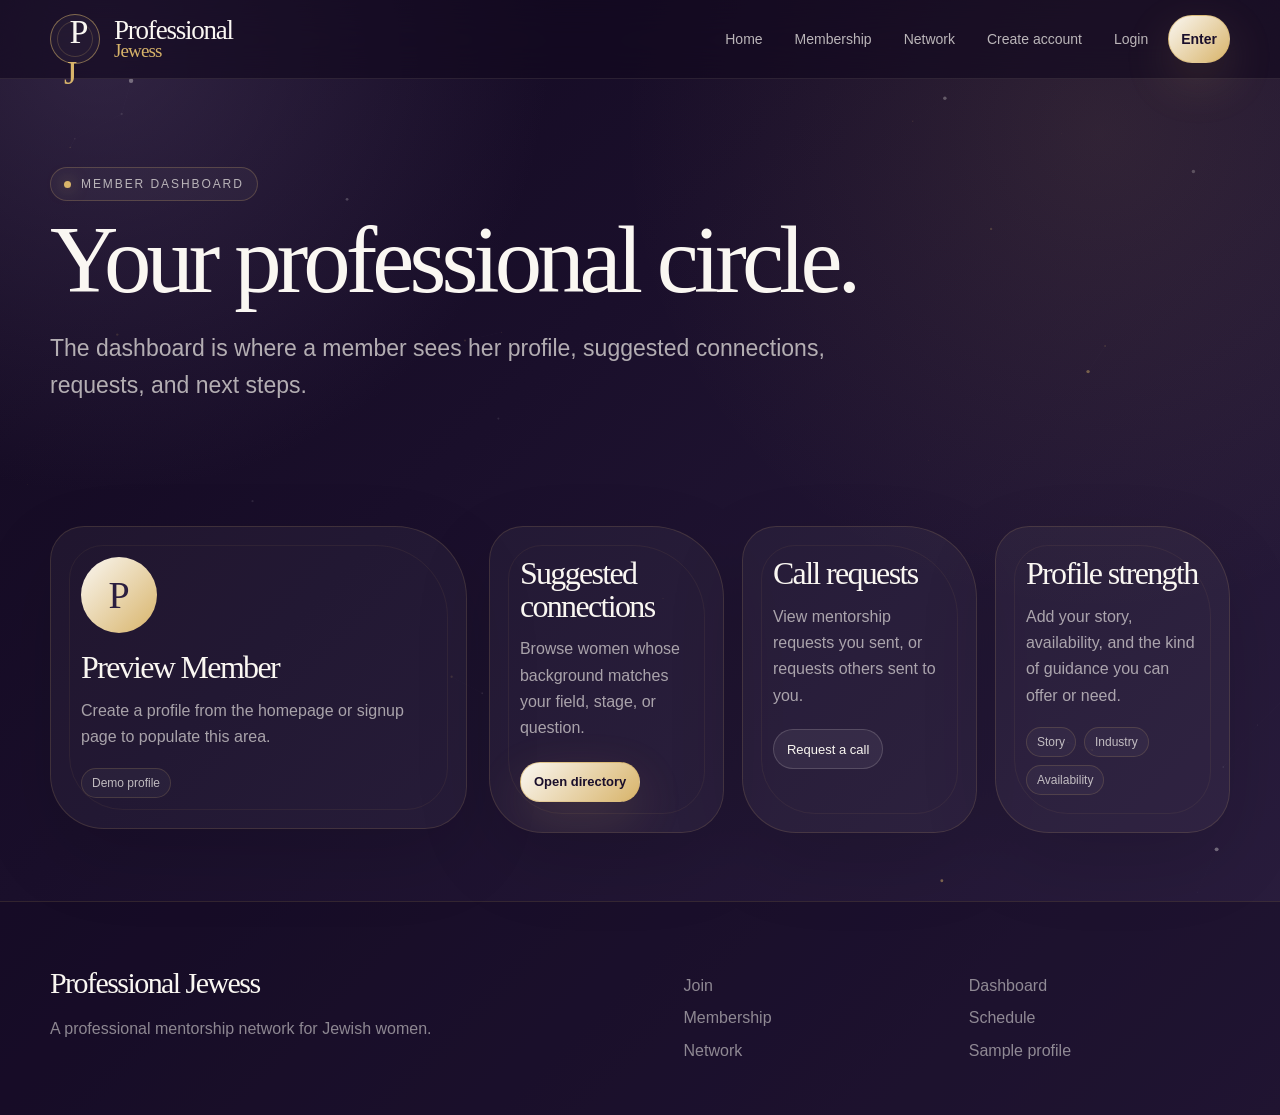
==== dashboard.html @ 1772d489 "Add files via upload" ====
<!doctype html>
<html lang="en">
<head>
  <meta charset="utf-8" />
  <meta name="viewport" content="width=device-width,initial-scale=1" />
  <title>Dashboard — Professional Jewess</title>
  <meta name="description" content="Professional Jewess is a professional mentorship network for Jewish women." />
  <link rel="icon" href="assets/favicon.svg" />
  <link rel="stylesheet" href="styles.css" />
</head>
<body>
  <canvas class="background-field" aria-hidden="true"></canvas>
  <div class="site">
    <header class="nav">
      <div class="container nav-inner">
        <a class="brand" href="index.html" aria-label="Professional Jewess homepage">
          <div class="brand-mark" aria-hidden="true"><span class="p">P</span><span class="j">J</span></div>
          <div class="brand-name"><strong>Professional</strong><span>Jewess</span></div>
        </a>
        <nav class="nav-links" aria-label="Main navigation"><a class="" href="index.html">Home</a><a class="" href="membership.html">Membership</a><a class="" href="directory.html">Network</a><a class="" href="signup.html">Create account</a><a class="" href="login.html">Login</a><a class="btn primary" href="signup.html">Enter</a></nav>
      </div>
    </header>
    <main>
<section class="page-hero"><div class="container"><span class="kicker">Member dashboard</span><h1>Your professional circle.</h1><p class="lead">The dashboard is where a member sees her profile, suggested connections, requests, and next steps.</p></div></section>
<section class="section tight"><div class="container dashboard-grid"><aside class="panel profile-summary" data-profile-output><div class="avatar">P</div><h3>Preview Member</h3><p>Create a profile from the homepage or signup page to populate this area.</p><div class="tag-row"><span class="tag">Demo profile</span></div></aside><div class="card-grid"><article class="panel"><h3>Suggested connections</h3><p>Browse women whose background matches your field, stage, or question.</p><div class="card-actions"><a class="btn primary small" href="directory.html">Open directory</a></div></article><article class="panel"><h3>Call requests</h3><p>View mentorship requests you sent, or requests others sent to you.</p><div class="card-actions"><a class="btn small" href="schedule.html">Request a call</a></div></article><article class="panel"><h3>Profile strength</h3><p>Add your story, availability, and the kind of guidance you can offer or need.</p><div class="tag-row"><span class="tag">Story</span><span class="tag">Industry</span><span class="tag">Availability</span></div></article></div></div></section>
</main>
    <footer class="footer">
      <div class="container footer-grid">
        <div><h3>Professional Jewess</h3><p>A professional mentorship network for Jewish women.</p></div>
        <div><a href="index.html#join">Join</a><a href="membership.html">Membership</a><a href="directory.html">Network</a></div>
        <div><a href="dashboard.html">Dashboard</a><a href="schedule.html">Schedule</a><a href="profile.html">Sample profile</a></div>
      </div>
    </footer>
  </div>
  <script src="app.js"></script>
</body>
</html>
---- styles.css ----
:root{
  --purple-dark:#12091f;
  --purple-deep:#1a0f2b;
  --purple-main:#2B1E3F;
  --purple-soft:#3A2B52;
  --purple-light:#5A4870;
  --cream:#FAF7F2;
  --ivory:#FFFDF8;
  --champagne:#F1E5CE;
  --gold:#D8B46A;
  --gold-soft:rgba(216,180,106,.42);
  --muted:rgba(250,247,242,.68);
  --muted-soft:rgba(250,247,242,.50);
  --ink:#160d24;
  --line:rgba(216,180,106,.18);
  --line-cream:rgba(250,247,242,.10);
  --panel:rgba(250,247,242,.045);
  --panel-strong:rgba(250,247,242,.07);
  --shadow:0 34px 100px rgba(0,0,0,.18);
  --serif:"Didot","Bodoni 72","Bodoni MT","Cormorant Garamond","Playfair Display",Georgia,serif;
  --sans:Inter,Manrope,-apple-system,BlinkMacSystemFont,"Segoe UI",sans-serif;
}
*{box-sizing:border-box} html{scroll-behavior:smooth} body{margin:0;font-family:var(--sans);color:var(--cream);background:radial-gradient(circle at 8% 4%,rgba(90,72,112,.42),transparent 28rem),radial-gradient(circle at 86% 12%,rgba(216,180,106,.10),transparent 30rem),linear-gradient(135deg,#12091f 0%,#1a0f2b 38%,#2B1E3F 100%);min-height:100vh;overflow-x:hidden} a{color:inherit;text-decoration:none} input,textarea,select,button{font:inherit} img,svg{max-width:100%;display:block}
.background-field{position:fixed;inset:0;width:100vw;height:100vh;z-index:0;pointer-events:none;opacity:.78}.site{position:relative;z-index:2}.container{width:min(1180px,calc(100% - 42px));margin:0 auto}.nav{position:sticky;top:0;z-index:20;background:rgba(18,9,31,.64);backdrop-filter:blur(24px);-webkit-backdrop-filter:blur(24px);border-bottom:1px solid rgba(241,229,206,.10)}.nav-inner{min-height:78px;display:flex;justify-content:space-between;align-items:center;gap:28px}.brand{display:flex;align-items:center;gap:14px}.brand-mark{width:50px;height:50px;border-radius:999px;border:1px solid rgba(216,180,106,.52);display:grid;place-items:center;position:relative;background:rgba(250,247,242,.04)}.brand-mark::before{content:"";position:absolute;inset:6px;border-radius:inherit;border:1px solid rgba(216,180,106,.22)}.brand-mark span{font-family:var(--serif);font-weight:400;line-height:1;position:relative;z-index:1}.brand-mark .p{color:var(--cream);font-size:34px;transform:translateX(4px)}.brand-mark .j{color:var(--gold);font-size:34px;margin-left:-9px;transform:translateY(7px)}.brand-name{line-height:.95}.brand-name strong,.brand-name span{display:block;font-family:var(--serif);font-weight:400;letter-spacing:-.045em}.brand-name strong{font-size:27px;color:var(--cream)}.brand-name span{font-size:19px;color:var(--gold);margin-top:-1px}.nav-links{display:flex;align-items:center;justify-content:flex-end;gap:8px;flex-wrap:wrap}.nav-links a{font-size:14px;color:rgba(250,247,242,.72);padding:10px 12px;border-radius:999px;transition:.22s ease}.nav-links a:hover,.nav-links a.active{color:var(--cream);background:rgba(250,247,242,.08)}
.btn{min-height:48px;border-radius:999px;padding:13px 18px;display:inline-flex;align-items:center;justify-content:center;gap:10px;border:1px solid rgba(250,247,242,.16);background:rgba(250,247,242,.06);color:var(--cream);cursor:pointer;transition:.24s ease}.btn:hover{transform:translateY(-2px);background:rgba(250,247,242,.11);border-color:rgba(216,180,106,.38);box-shadow:0 20px 48px rgba(0,0,0,.18)}.btn.primary{color:#1a0f2b;font-weight:750;background:linear-gradient(135deg,#FAF7F2,#D8B46A);border-color:rgba(216,180,106,.58);box-shadow:0 18px 50px rgba(216,180,106,.16)}.btn.small{min-height:40px;padding:10px 13px;font-size:13px}.hero{min-height:calc(100vh - 78px);display:grid;align-items:center;padding:90px 0 76px}.hero-grid{display:grid;grid-template-columns:1.08fr .92fr;gap:58px;align-items:center}.kicker{display:inline-flex;align-items:center;gap:10px;font-size:12px;letter-spacing:.16em;text-transform:uppercase;color:rgba(250,247,242,.68);padding:9px 13px;border-radius:999px;border:1px solid rgba(216,180,106,.24);background:rgba(250,247,242,.04)}.kicker::before{content:"";width:7px;height:7px;border-radius:50%;background:var(--gold);box-shadow:0 0 16px rgba(216,180,106,.62)}h1,h2,h3{margin:0;font-family:var(--serif);font-weight:400;letter-spacing:-.052em}h1{font-size:clamp(58px,7.4vw,112px);line-height:.88;max-width:940px;margin-top:24px;color:var(--cream)}h1 em,.gold-text{font-style:normal;color:var(--champagne)}.lead{max-width:780px;margin:28px 0 0;font-size:clamp(18px,2vw,23px);line-height:1.6;color:var(--muted)}.hero-actions{display:flex;align-items:center;flex-wrap:wrap;gap:14px;margin-top:34px}.micro{margin-top:22px;max-width:660px;font-size:14px;line-height:1.62;color:rgba(250,247,242,.48)}
.identity-panel{position:relative;min-height:620px;border-radius:54px 34px 70px 40px;border:1px solid rgba(216,180,106,.20);background:radial-gradient(circle at 48% 34%,rgba(250,247,242,.06),transparent 18rem),rgba(250,247,242,.035);box-shadow:var(--shadow),inset 0 1px 0 rgba(250,247,242,.08);overflow:hidden}.identity-panel::before{content:"";position:absolute;inset:24px;border-radius:42px 24px 58px 34px;border:1px solid rgba(216,180,106,.13);pointer-events:none}.identity-panel::after{content:"";position:absolute;inset:-80px;background:linear-gradient(rgba(250,247,242,.025) 1px,transparent 1px),linear-gradient(90deg,rgba(250,247,242,.025) 1px,transparent 1px);background-size:64px 64px;mask-image:radial-gradient(circle at center,black 0%,transparent 68%);opacity:.72;animation:quietDrift 24s ease-in-out infinite alternate;pointer-events:none}@keyframes quietDrift{from{transform:translate(-10px,-6px)}to{transform:translate(12px,8px)}}.wordmark{position:absolute;top:82px;left:50%;width:min(82%,720px);transform:translateX(-50%);z-index:2}.wordmark .top{font-family:var(--serif);font-size:clamp(58px,5.8vw,96px);line-height:.78;color:var(--cream);letter-spacing:-.06em;white-space:nowrap}.wordmark .top .large-p{display:inline-block;font-size:1.76em;margin-right:-.07em;transform:translateY(18px);position:relative}.wordmark .top .large-p::after{content:"";position:absolute;left:.39em;top:.56em;width:1px;height:2.5em;background:linear-gradient(rgba(250,247,242,.5),rgba(216,180,106,.52))}.wordmark .bottom{font-family:var(--serif);font-size:clamp(66px,7vw,114px);line-height:.8;letter-spacing:-.06em;color:var(--gold);margin-left:92px;margin-top:20px}.quiet-line{position:absolute;left:9%;right:9%;top:334px;height:82px;z-index:3;opacity:.74}.quiet-line svg{width:100%;height:100%;overflow:visible}.quiet-line .base{fill:none;stroke:rgba(250,247,242,.10);stroke-width:.7;stroke-linecap:round}.quiet-line .live{fill:none;stroke:rgba(216,180,106,.58);stroke-width:1.1;stroke-linecap:round;stroke-dasharray:980;stroke-dashoffset:980;animation:quietSignal 8s ease-in-out infinite}@keyframes quietSignal{0%{stroke-dashoffset:980;opacity:0}22%{opacity:.45}50%{stroke-dashoffset:0;opacity:.58}100%{stroke-dashoffset:-980;opacity:0}}.floating-note{position:absolute;z-index:4;width:210px;padding:18px;border:1px solid rgba(216,180,106,.18);background:rgba(250,247,242,.06);backdrop-filter:blur(16px);-webkit-backdrop-filter:blur(16px);box-shadow:0 24px 70px rgba(0,0,0,.13)}.floating-note h3{font-size:26px;line-height:1;color:var(--cream);margin-bottom:8px}.floating-note p{margin:0;color:rgba(250,247,242,.58);font-size:13px;line-height:1.5}.mentor-note{left:42px;bottom:76px;border-radius:48% 52% 54% 46% / 24% 30% 70% 76%}.member-note{right:42px;bottom:54px;border-radius:54% 46% 44% 56% / 26% 24% 76% 74%}.emblem{position:absolute;left:50%;bottom:76px;transform:translateX(-50%);width:120px;height:120px;border-radius:50%;border:1px solid rgba(216,180,106,.46);display:grid;place-items:center;background:rgba(250,247,242,.035);z-index:4}.emblem::before{content:"";position:absolute;inset:8px;border-radius:inherit;border:1px solid rgba(216,180,106,.24)}.emblem span{position:relative;z-index:1;font-family:var(--serif);line-height:1}.emblem .ep{font-size:62px;color:var(--cream);transform:translateX(5px)}.emblem .ej{font-size:62px;color:var(--gold);margin-left:-14px;transform:translateY(12px)}
.section{padding:94px 0}.section.tight{padding:68px 0}.statement{border:1px solid rgba(216,180,106,.18);background:rgba(250,247,242,.045);border-radius:38px 86px 42px 72px;padding:clamp(38px,6vw,74px);box-shadow:0 34px 100px rgba(0,0,0,.13)}.statement h2{font-size:clamp(44px,5.2vw,82px);line-height:.96;color:var(--cream);max-width:980px}.statement p{max-width:860px;color:var(--muted);font-size:18px;line-height:1.72;margin:22px 0 0}.section-head{display:flex;justify-content:space-between;align-items:end;gap:34px;margin-bottom:36px}.section-head h2{color:var(--cream);font-size:clamp(44px,5.2vw,76px);line-height:.98;max-width:780px}.section-head p{max-width:530px;color:var(--muted);line-height:1.65;margin:0}.path-grid,.card-grid{display:grid;grid-template-columns:repeat(3,1fr);gap:18px}.two-grid{display:grid;grid-template-columns:repeat(2,1fr);gap:20px}.path-card,.panel,.member-card,.profile-box{position:relative;border:1px solid rgba(216,180,106,.16);background:rgba(250,247,242,.04);overflow:hidden;box-shadow:0 28px 80px rgba(0,0,0,.12)}.path-card{min-height:310px;padding:30px}.path-card:nth-child(1){border-radius:40% 60% 48% 52% / 18% 24% 76% 82%}.path-card:nth-child(2){border-radius:50% 50% 60% 40% / 22% 18% 82% 78%;transform:translateY(32px)}.path-card:nth-child(3){border-radius:60% 40% 42% 58% / 20% 26% 74% 80%}.path-card::before,.panel::before,.profile-box::before,.member-card::before{content:"";position:absolute;inset:18px;border:1px solid rgba(216,180,106,.07);border-radius:inherit;pointer-events:none}.path-number{width:44px;height:44px;border-radius:50%;display:grid;place-items:center;color:var(--purple-main);background:linear-gradient(135deg,var(--cream),var(--gold));font-weight:800;margin-bottom:22px;position:relative;z-index:1}.path-card h3,.panel h3,.member-card h3,.profile-box h3{color:var(--cream);font-size:32px;line-height:1.02;margin-bottom:14px;position:relative;z-index:1}.path-card p,.panel p,.member-card p,.profile-box p,.profile-box li{color:rgba(250,247,242,.62);line-height:1.65;margin:0;position:relative;z-index:1}.panel{padding:30px;border-radius:34px 72px 42px 54px}.panel.organic-a{border-radius:48% 52% 48% 52% / 16% 20% 80% 84%}.panel.organic-b{border-radius:54% 46% 58% 42% / 20% 18% 82% 80%}.panel.organic-c{border-radius:36px 78px 42px 58px}.tag-row{display:flex;flex-wrap:wrap;gap:8px;margin-top:18px;position:relative;z-index:1}.tag{border:1px solid rgba(216,180,106,.18);color:rgba(250,247,242,.72);border-radius:999px;padding:7px 10px;font-size:12px;background:rgba(250,247,242,.035)}
.join-area,.split{display:grid;grid-template-columns:.8fr 1.2fr;gap:24px;align-items:start}.join-note,.join-form,.auth-card{border:1px solid rgba(216,180,106,.16);background:rgba(250,247,242,.045);box-shadow:0 34px 100px rgba(0,0,0,.12)}.join-note{position:sticky;top:104px;padding:32px;border-radius:46% 54% 48% 52% / 18% 22% 78% 82%}.join-note h3{color:var(--cream);font-size:40px;line-height:1}.join-note p{color:var(--muted);line-height:1.72;margin:18px 0 0}.join-form,.auth-card{padding:30px;border-radius:34px 76px 40px 58px}.form-grid{display:grid;grid-template-columns:repeat(2,1fr);gap:16px}.field.full{grid-column:1/-1}label{display:block;margin-bottom:8px;color:rgba(250,247,242,.48);text-transform:uppercase;font-size:12px;letter-spacing:.12em}input,textarea,select{width:100%;border:1px solid rgba(250,247,242,.12);background:rgba(18,9,31,.38);color:var(--cream);border-radius:16px;padding:14px;outline:none;transition:.2s ease}textarea{min-height:138px;resize:vertical}input::placeholder,textarea::placeholder{color:rgba(250,247,242,.34)}input:focus,textarea:focus,select:focus{border-color:rgba(216,180,106,.52);box-shadow:0 0 0 4px rgba(216,180,106,.10);background:rgba(18,9,31,.56)}.form-actions{display:flex;align-items:center;gap:14px;flex-wrap:wrap;margin-top:20px}.status{color:rgba(250,247,242,.48);font-size:14px;line-height:1.45}.page-hero{padding:88px 0 54px}.page-hero h1{margin-top:18px}.page-hero .lead{max-width:850px}.dashboard-grid{display:grid;grid-template-columns:.72fr 1.28fr;gap:22px;align-items:start}.profile-summary{position:sticky;top:104px}.avatar{width:76px;height:76px;border-radius:50%;display:grid;place-items:center;background:linear-gradient(135deg,var(--cream),var(--gold));color:var(--purple-main);font-family:var(--serif);font-size:38px;margin-bottom:18px}.member-toolbar{display:flex;gap:12px;align-items:center;flex-wrap:wrap;margin-bottom:22px}.member-toolbar input,.member-toolbar select{max-width:320px}.member-grid{display:grid;grid-template-columns:repeat(3,1fr);gap:18px}.member-card{padding:24px;border-radius:34px 54px 34px 54px}.member-top{display:flex;align-items:center;gap:14px;margin-bottom:15px;position:relative;z-index:1}.member-avatar{width:52px;height:52px;border-radius:50%;display:grid;place-items:center;background:rgba(250,247,242,.07);border:1px solid rgba(216,180,106,.26);color:var(--gold);font-family:var(--serif);font-size:25px}.member-card h3{font-size:26px;margin:0}.meta{color:rgba(250,247,242,.48);font-size:13px;line-height:1.4}.card-actions{display:flex;gap:9px;flex-wrap:wrap;margin-top:20px;position:relative;z-index:1}.profile-hero-card{display:grid;grid-template-columns:.75fr 1.25fr;gap:24px;align-items:center}.profile-box{padding:30px;border-radius:42px 72px 42px 58px}.profile-box ul{margin:14px 0 0;padding-left:20px}.schedule-layout{display:grid;grid-template-columns:.85fr 1.15fr;gap:24px}.footer{padding:64px 0 44px;border-top:1px solid rgba(216,180,106,.14);background:rgba(18,9,31,.42)}.footer-grid{display:grid;grid-template-columns:1.4fr .6fr .6fr;gap:24px}.footer h3{color:var(--cream);font-size:30px;margin-bottom:10px}.footer p,.footer a{color:rgba(250,247,242,.52);line-height:1.6}.footer a{display:block;margin:7px 0}.footer a:hover{color:var(--cream)}.hidden{display:none!important}
@media(max-width:980px){.hero-grid,.join-area,.split,.dashboard-grid,.schedule-layout,.footer-grid,.profile-hero-card{grid-template-columns:1fr}.path-grid,.card-grid,.two-grid,.member-grid{grid-template-columns:1fr}.path-card:nth-child(2){transform:none}.section-head{display:block}.section-head p{margin-top:16px}.join-note,.profile-summary{position:static;border-radius:34px}}@media(max-width:680px){.container{width:min(100% - 28px,1180px)}.nav-inner{flex-direction:column;align-items:flex-start;padding:14px 0}.nav-links{justify-content:flex-start}.hero{padding:54px 0 58px}h1{font-size:58px}.identity-panel{min-height:620px;border-radius:34px}.wordmark{top:78px;width:88%}.wordmark .top{font-size:52px}.wordmark .bottom{font-size:66px;margin-left:54px}.quiet-line{top:292px}.mentor-note,.member-note{left:28px;right:28px;width:auto}.mentor-note{bottom:170px}.member-note{bottom:34px}.emblem{display:none}.statement{border-radius:34px}.form-grid{grid-template-columns:1fr}.join-form,.auth-card{border-radius:28px}.member-toolbar input,.member-toolbar select{max-width:none}}
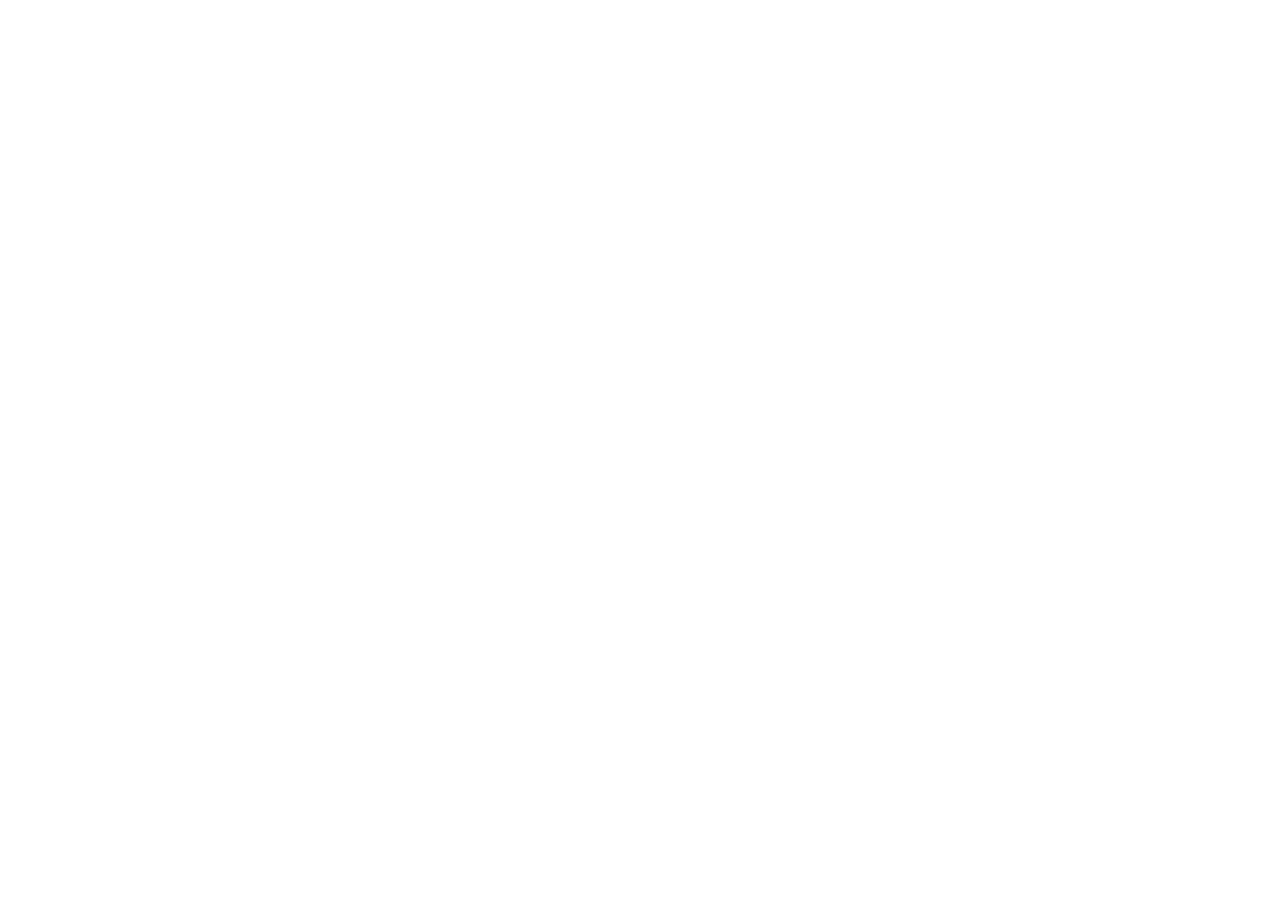
==== commit 2b9f2830: "Harmonize site entrypoints" ====
--- a/dashboard.html
+++ b/dashboard.html
@@ -2,36 +2,62 @@
 <html lang="en">
 <head>
   <meta charset="utf-8" />
-  <meta name="viewport" content="width=device-width,initial-scale=1" />
-  <title>Dashboard — Professional Jewess</title>
-  <meta name="description" content="Professional Jewess is a professional mentorship network for Jewish women." />
-  <link rel="icon" href="assets/favicon.svg" />
-  <link rel="stylesheet" href="styles.css" />
+  <meta name="viewport" content="width=device-width, initial-scale=1" />
+  <title>Professional Jewess — Open the unified app</title>
+  <meta name="description" content="Professional Jewess now runs from one unified React app." />
+  <meta http-equiv="refresh" content="0; url=professional-jewess/" />
+  <link rel="canonical" href="professional-jewess/" />
+  <style>
+    :root {
+      --paper: #FBF7F2;
+      --ink: #241A24;
+      --garnet: #6E2438;
+      --line: rgba(36, 26, 36, .12);
+      --serif: Georgia, 'Times New Roman', serif;
+      --sans: ui-sans-serif, system-ui, -apple-system, BlinkMacSystemFont, 'Segoe UI', sans-serif;
+    }
+    * { box-sizing: border-box; }
+    body {
+      min-height: 100vh;
+      margin: 0;
+      display: grid;
+      place-items: center;
+      padding: 24px;
+      background: var(--paper);
+      color: var(--ink);
+      font-family: var(--sans);
+      line-height: 1.5;
+    }
+    main {
+      width: min(100%, 560px);
+      border: 1px solid var(--line);
+      border-radius: 22px;
+      background: white;
+      padding: 32px;
+      box-shadow: 0 18px 40px -28px rgba(36, 26, 36, .35);
+      text-align: center;
+    }
+    h1 { margin: 0 0 10px; font-family: var(--serif); font-weight: 400; line-height: 1.05; }
+    p { margin: 0 0 20px; color: #4A3C45; }
+    a {
+      display: inline-flex;
+      align-items: center;
+      justify-content: center;
+      min-height: 46px;
+      padding: 0 20px;
+      border-radius: 999px;
+      background: var(--garnet);
+      color: #FBEFE9;
+      font-weight: 700;
+      text-decoration: none;
+    }
+  </style>
 </head>
 <body>
-  <canvas class="background-field" aria-hidden="true"></canvas>
-  <div class="site">
-    <header class="nav">
-      <div class="container nav-inner">
-        <a class="brand" href="index.html" aria-label="Professional Jewess homepage">
-          <div class="brand-mark" aria-hidden="true"><span class="p">P</span><span class="j">J</span></div>
-          <div class="brand-name"><strong>Professional</strong><span>Jewess</span></div>
-        </a>
-        <nav class="nav-links" aria-label="Main navigation"><a class="" href="index.html">Home</a><a class="" href="membership.html">Membership</a><a class="" href="directory.html">Network</a><a class="" href="signup.html">Create account</a><a class="" href="login.html">Login</a><a class="btn primary" href="signup.html">Enter</a></nav>
-      </div>
-    </header>
-    <main>
-<section class="page-hero"><div class="container"><span class="kicker">Member dashboard</span><h1>Your professional circle.</h1><p class="lead">The dashboard is where a member sees her profile, suggested connections, requests, and next steps.</p></div></section>
-<section class="section tight"><div class="container dashboard-grid"><aside class="panel profile-summary" data-profile-output><div class="avatar">P</div><h3>Preview Member</h3><p>Create a profile from the homepage or signup page to populate this area.</p><div class="tag-row"><span class="tag">Demo profile</span></div></aside><div class="card-grid"><article class="panel"><h3>Suggested connections</h3><p>Browse women whose background matches your field, stage, or question.</p><div class="card-actions"><a class="btn primary small" href="directory.html">Open directory</a></div></article><article class="panel"><h3>Call requests</h3><p>View mentorship requests you sent, or requests others sent to you.</p><div class="card-actions"><a class="btn small" href="schedule.html">Request a call</a></div></article><article class="panel"><h3>Profile strength</h3><p>Add your story, availability, and the kind of guidance you can offer or need.</p><div class="tag-row"><span class="tag">Story</span><span class="tag">Industry</span><span class="tag">Availability</span></div></article></div></div></section>
-</main>
-    <footer class="footer">
-      <div class="container footer-grid">
-        <div><h3>Professional Jewess</h3><p>A professional mentorship network for Jewish women.</p></div>
-        <div><a href="index.html#join">Join</a><a href="membership.html">Membership</a><a href="directory.html">Network</a></div>
-        <div><a href="dashboard.html">Dashboard</a><a href="schedule.html">Schedule</a><a href="profile.html">Sample profile</a></div>
-      </div>
-    </footer>
-  </div>
-  <script src="app.js"></script>
+  <main>
+    <h1>Professional Jewess has one home now.</h1>
+    <p>The older static prototype pages were consolidated into the unified app.</p>
+    <a href="professional-jewess/">Open the unified app</a>
+  </main>
 </body>
-</html>+</html>
